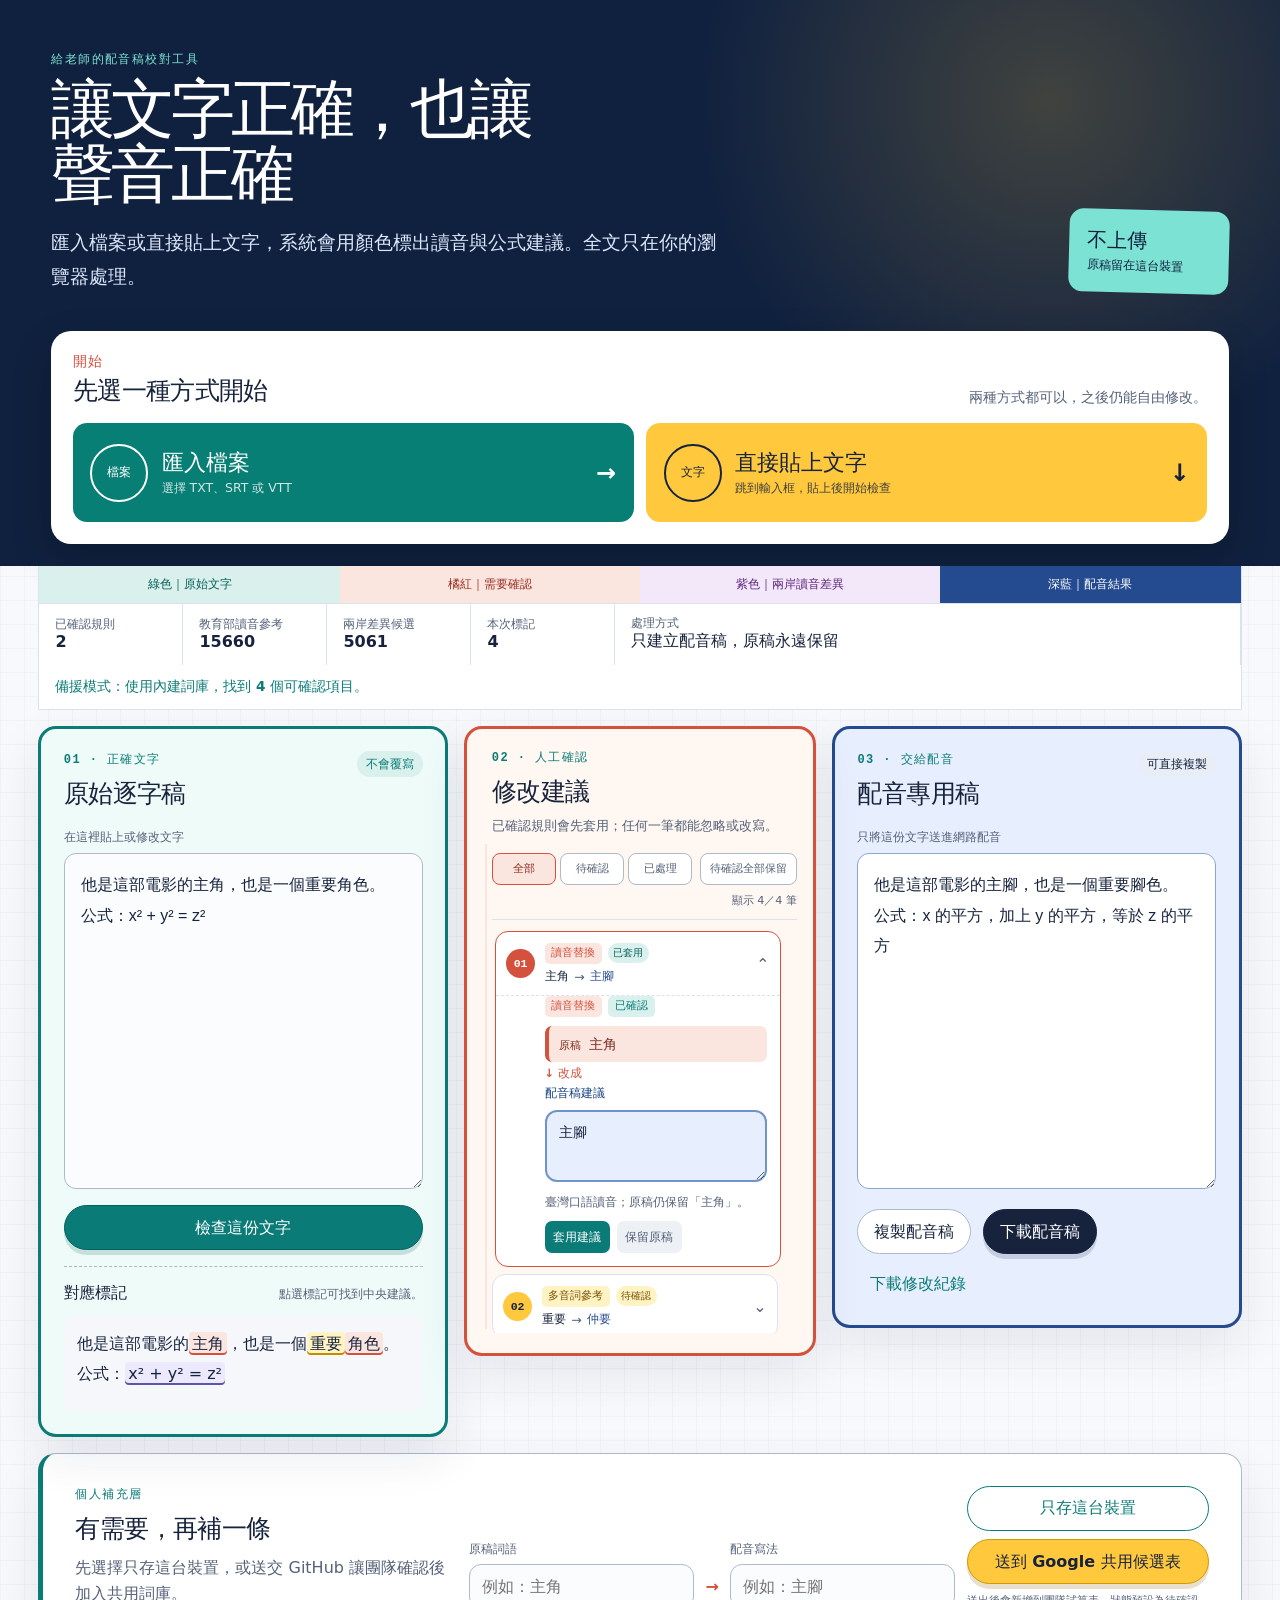
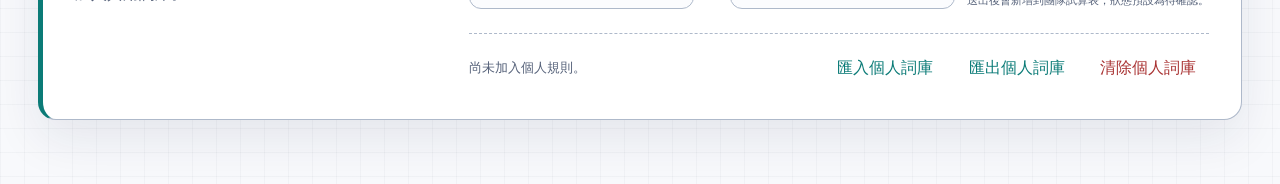
==== showcase/tts-pronunciation/index.html @ c6883193 "feat: add TTS pronunciation review workflow" ====
<!doctype html>
<html lang="zh-Hant">
  <head>
    <meta charset="utf-8">
    <meta name="viewport" content="width=device-width, initial-scale=1">
    <meta name="color-scheme" content="light">
    <title>配音稿校對台</title>
    <link rel="stylesheet" href="styles.css">
  </head>
  <body>
    <header class="masthead">
      <div class="masthead__top">
        <div class="masthead__copy">
          <p class="eyebrow">給老師的配音稿校對工具</p>
          <h1>讓文字正確，也讓聲音正確</h1>
          <p class="lede">匯入檔案或直接貼上文字，系統會用顏色標出讀音與公式建議。全文只在你的瀏覽器處理。</p>
        </div>
        <div class="privacy-stamp" aria-label="隱私說明">
          <strong>不上傳</strong>
          <span>原稿留在這台裝置</span>
        </div>
      </div>

      <section class="input-hub" aria-labelledby="inputHubTitle">
        <div class="input-hub__header">
          <div>
            <p class="input-hub__step">開始</p>
            <h2 id="inputHubTitle">先選一種方式開始</h2>
          </div>
          <p>兩種方式都可以，之後仍能自由修改。</p>
        </div>
        <div class="input-choice-grid">
          <button id="importChoice" class="input-choice input-choice--file" type="button">
            <span class="input-choice__badge" aria-hidden="true">檔案</span>
            <span class="input-choice__copy">
              <strong>匯入檔案</strong>
              <small>選擇 TXT、SRT 或 VTT</small>
            </span>
            <span class="input-choice__arrow" aria-hidden="true">→</span>
          </button>
          <button id="pasteChoice" class="input-choice input-choice--paste" type="button">
            <span class="input-choice__badge" aria-hidden="true">文字</span>
            <span class="input-choice__copy">
              <strong>直接貼上文字</strong>
              <small>跳到輸入框，貼上後開始檢查</small>
            </span>
            <span class="input-choice__arrow" aria-hidden="true">↓</span>
          </button>
        </div>
        <input id="fileInput" class="visually-hidden" type="file" accept=".txt,.srt,.vtt,text/plain">
      </section>
    </header>

    <main>
      <section class="status-strip" aria-label="檢查摘要">
        <div class="color-guide" aria-label="顏色說明">
          <span class="color-guide__item color-guide__item--source">綠色｜原始文字</span>
          <span class="color-guide__item color-guide__item--review">橘紅｜需要確認</span>
          <span class="color-guide__item color-guide__item--cross-strait">紫色｜兩岸讀音差異</span>
          <span class="color-guide__item color-guide__item--speech">深藍｜配音結果</span>
        </div>
        <div class="status-strip__item">
          <span class="status-strip__label">已確認規則</span>
          <strong id="confirmedCount">0</strong>
        </div>
        <div class="status-strip__item">
          <span class="status-strip__label">教育部讀音參考</span>
          <strong id="referenceCount">0</strong>
        </div>
        <div class="status-strip__item">
          <span class="status-strip__label">兩岸差異候選</span>
          <strong id="crossStraitCount">0</strong>
        </div>
        <div class="status-strip__item">
          <span class="status-strip__label">本次標記</span>
          <strong id="changeCount">0</strong>
        </div>
        <div class="status-strip__item status-strip__item--wide">
          <span class="status-strip__label">處理方式</span>
          <strong>只建立配音稿，原稿永遠保留</strong>
        </div>
        <p id="announcement" class="status-strip__message" aria-live="polite">正在載入已確認詞庫…</p>
      </section>

      <section class="proof-grid" aria-label="逐字稿校對工作區">
        <article class="panel panel--source">
          <header class="panel__header">
            <div>
              <p class="panel__kicker">01 · 正確文字</p>
              <h2>原始逐字稿</h2>
            </div>
            <span class="panel__tag">不會覆寫</span>
          </header>
          <label class="field-label" for="sourceText">在這裡貼上或修改文字</label>
          <textarea id="sourceText" spellcheck="false">他是這部電影的主角，也是一個重要角色。
公式：x² + y² = z²</textarea>
          <button id="analyzeButton" class="button button--check" type="button">檢查這份文字</button>
          <div class="preview-block">
            <div class="preview-block__header">
              <h3>對應標記</h3>
              <p>點選標記可找到中央建議。</p>
            </div>
            <div id="sourcePreview" class="source-preview" aria-label="原稿標記預覽"></div>
          </div>
        </article>

        <aside class="review-rail" aria-labelledby="reviewTitle">
          <header class="review-rail__header">
            <p class="panel__kicker">02 · 人工確認</p>
            <h2 id="reviewTitle">修改建議</h2>
            <p>已確認規則會先套用；任何一筆都能忽略或改寫。</p>
          </header>
          <div class="review-toolbar" aria-label="建議篩選與批次操作">
            <div class="review-toolbar__filters" role="group" aria-label="篩選建議">
              <button class="review-filter is-active" type="button" data-review-filter="all" aria-pressed="true">全部</button>
              <button class="review-filter" type="button" data-review-filter="pending" aria-pressed="false">待確認</button>
              <button class="review-filter" type="button" data-review-filter="handled" aria-pressed="false">已處理</button>
            </div>
            <button id="keepAllPendingButton" class="review-toolbar__keep" type="button">待確認全部保留</button>
            <p id="reviewVisibleCount" class="review-toolbar__count">顯示 0／0 筆</p>
          </div>
          <div id="reviewList" class="review-list"></div>
        </aside>

        <article class="panel panel--speech">
          <header class="panel__header">
            <div>
              <p class="panel__kicker">03 · 交給配音</p>
              <h2>配音專用稿</h2>
            </div>
            <span class="panel__tag panel__tag--speech">可直接複製</span>
          </header>
          <label class="field-label" for="speechText">只將這份文字送進網路配音</label>
          <textarea id="speechText" readonly spellcheck="false"></textarea>
          <div class="output-actions">
            <button id="copyButton" class="button button--quiet" type="button">複製配音稿</button>
            <button id="downloadButton" class="button button--primary" type="button">下載配音稿</button>
            <button id="downloadChangesButton" class="button button--text" type="button">下載修改紀錄</button>
          </div>
        </article>
      </section>

      <section class="rule-drawer" aria-labelledby="ruleTitle">
        <div class="rule-drawer__intro">
          <p class="panel__kicker">個人補充層</p>
          <h2 id="ruleTitle">有需要，再補一條</h2>
          <p>先選擇只存這台裝置，或送交 GitHub 讓團隊確認後加入共用詞庫。</p>
        </div>
        <form id="ruleForm" class="rule-form">
          <label>
            <span>原稿詞語</span>
            <input id="ruleOriginal" required placeholder="例如：主角">
          </label>
          <span class="rule-form__arrow" aria-hidden="true">→</span>
          <label>
            <span>配音寫法</span>
            <input id="ruleSpoken" required placeholder="例如：主腳">
          </label>
          <div class="rule-form__submit">
            <button class="button button--local-rule" type="submit">只存這台裝置</button>
            <button id="submitSharedRuleButton" class="button button--shared-rule" type="button">送交 GitHub 共用詞庫</button>
            <small id="sharedRuleHint">GitHub 會要求登入；送出後由團隊人工確認。</small>
          </div>
        </form>
        <div class="rule-tools">
          <p id="personalRuleSummary">尚未加入個人規則。</p>
          <div class="rule-tools__actions">
            <label class="button button--text" for="ruleFileInput">匯入個人詞庫</label>
            <input id="ruleFileInput" class="visually-hidden" type="file" accept="application/json,.json">
            <button id="exportRulesButton" class="button button--text" type="button">匯出個人詞庫</button>
            <button id="clearRulesButton" class="button button--danger-text" type="button">清除個人詞庫</button>
          </div>
        </div>
      </section>
    </main>

    <template id="emptyReviewTemplate">
      <div class="empty-review">
        <span aria-hidden="true">✓</span>
        <strong>目前沒有需要處理的項目</strong>
        <p>若仍聽見錯音，可在下方新增個人規則。</p>
      </div>
    </template>
    <iframe class="visually-hidden" name="sharedRuleSubmissionFrame" title="共用詞庫提交結果"></iframe>
    <script src="moe-heteronyms.js" defer></script>
    <script src="cross-strait-candidates.js" defer></script>
    <script src="app.js" defer></script>
  </body>
</html>
---- showcase/tts-pronunciation/styles.css ----
:root {
  --ink: #17233d;
  --ink-soft: #556179;
  --paper: #f8f9fc;
  --panel: #ffffff;
  --line: #dce2ec;
  --line-strong: #aeb9ca;
  --proof: #0b7b77;
  --proof-soft: #d9f0ed;
  --correction: #d4513d;
  --correction-soft: #fbe5df;
  --formula: #5d55a5;
  --formula-soft: #ebe9fb;
  --cross-strait: #7a3e9d;
  --cross-strait-soft: #f3e7fa;
  --sun: #ffc83d;
  --sun-soft: #fff3c4;
  --speech: #244a8f;
  --speech-soft: #e7efff;
  --danger: #a93333;
  --shadow: 0 18px 50px rgb(23 35 61 / 9%);
  --radius: 18px;
  font-family: "Microsoft JhengHei UI", "Noto Sans TC", system-ui, sans-serif;
  color: var(--ink);
  background: var(--paper);
  font-synthesis: none;
}

* {
  box-sizing: border-box;
}

html {
  min-inline-size: 0;
  background: var(--paper);
}

body {
  margin: 0;
  min-inline-size: 0;
  min-block-size: 100vh;
  background:
    linear-gradient(rgb(23 35 61 / 3%) 1px, transparent 1px),
    linear-gradient(90deg, rgb(23 35 61 / 3%) 1px, transparent 1px),
    var(--paper);
  background-size: 24px 24px;
  word-break: normal;
}

button,
input,
textarea {
  font: inherit;
}

button,
label[for] {
  -webkit-tap-highlight-color: transparent;
}

button:focus-visible,
input:focus-visible,
textarea:focus-visible,
label[for]:focus-within {
  outline: 3px solid rgb(11 123 119 / 30%);
  outline-offset: 3px;
}

.masthead {
  padding: clamp(1.6rem, 4vw, 3.6rem) clamp(0.85rem, 4vw, 4rem) 1.4rem;
  color: white;
  background:
    radial-gradient(circle at 82% 18%, rgb(255 200 61 / 20%), transparent 22rem),
    #10213f;
}

.masthead__copy,
.masthead__top > *,
.input-hub > *,
.input-choice-grid > *,
.proof-grid > *,
.panel__header > *,
.rule-drawer > * {
  min-inline-size: 0;
}

.masthead__copy {
  max-inline-size: 58rem;
}

.masthead__top {
  display: flex;
  align-items: end;
  justify-content: space-between;
  gap: 2rem;
}

.eyebrow,
.panel__kicker {
  margin: 0 0 0.55rem;
  color: var(--proof);
  font-family: "Cascadia Mono", "Noto Sans Mono", monospace;
  font-size: 0.75rem;
  font-weight: 700;
  letter-spacing: 0.12em;
  text-transform: uppercase;
}

.masthead .eyebrow {
  color: #7ce2d4;
}

h1,
h2,
h3,
p {
  overflow-wrap: break-word;
}

h1 {
  margin: 0;
  max-inline-size: 14ch;
  font-family: "Microsoft JhengHei", "Noto Sans TC", sans-serif;
  font-size: clamp(2.25rem, 5vw, 5rem);
  font-weight: 900;
  letter-spacing: -0.065em;
  line-height: 1.02;
}

h2,
h3 {
  margin: 0;
  letter-spacing: -0.025em;
}

h2 {
  font-size: clamp(1.2rem, 2vw, 1.55rem);
}

h3 {
  font-size: 1rem;
}

.lede {
  margin: 1.15rem 0 0;
  max-inline-size: 42rem;
  color: var(--ink-soft);
  font-size: clamp(1rem, 1.5vw, 1.2rem);
  line-height: 1.75;
}

.masthead .lede {
  color: #dbe6fa;
}

.privacy-stamp {
  display: grid;
  flex: 0 0 10rem;
  gap: 0.2rem;
  padding: 1rem;
  border: 2px solid #7ce2d4;
  border-radius: 14px;
  color: #10213f;
  background: #7ce2d4;
  transform: rotate(1.5deg);
}

.privacy-stamp strong {
  font-size: 1.25rem;
}

.privacy-stamp span {
  font-size: 0.76rem;
  font-weight: 700;
}

.input-hub {
  margin-block-start: clamp(1.5rem, 3vw, 2.5rem);
  padding: clamp(1rem, 2vw, 1.35rem);
  border-radius: 20px;
  color: var(--ink);
  background: white;
  box-shadow: 0 16px 40px rgb(0 0 0 / 20%);
}

.input-hub__header {
  display: flex;
  align-items: end;
  justify-content: space-between;
  gap: 1rem;
  margin-block-end: 1rem;
}

.input-hub__header p {
  margin: 0;
  color: var(--ink-soft);
  font-size: 0.85rem;
}

.input-hub__step {
  margin-block-end: 0.2rem !important;
  color: var(--correction) !important;
  font-family: "Cascadia Mono", monospace;
  font-weight: 900;
  letter-spacing: 0.1em;
}

.input-choice-grid {
  display: grid;
  grid-template-columns: repeat(2, minmax(0, 1fr));
  gap: 0.8rem;
}

.input-choice {
  display: grid;
  grid-template-columns: auto minmax(0, 1fr) auto;
  align-items: center;
  gap: 0.85rem;
  min-inline-size: 0;
  min-block-size: 6.2rem;
  padding: 1rem 1.1rem;
  border: 0;
  border-radius: 14px;
  color: var(--ink);
  cursor: pointer;
  text-align: start;
  transition: transform 150ms ease, box-shadow 150ms ease;
}

.input-choice:hover {
  transform: translateY(-2px);
  box-shadow: 0 8px 0 rgb(16 33 63 / 15%);
}

.input-choice--file {
  color: white;
  background: #087f75;
}

.input-choice--paste {
  background: var(--sun);
}

.input-choice__badge {
  display: grid;
  place-items: center;
  inline-size: 3.6rem;
  block-size: 3.6rem;
  border: 2px solid currentColor;
  border-radius: 50%;
  font-size: 0.72rem;
  font-weight: 900;
}

.input-choice__copy {
  display: grid;
  min-inline-size: 0;
  gap: 0.2rem;
}

.input-choice__copy strong {
  font-size: clamp(1.05rem, 2vw, 1.35rem);
}

.input-choice__copy small {
  opacity: 0.82;
  font-size: 0.78rem;
}

.input-choice__arrow {
  font-size: 1.5rem;
  font-weight: 900;
}

.masthead__actions,
.output-actions,
.rule-tools__actions {
  display: flex;
  flex-wrap: wrap;
  gap: 0.7rem;
}

.button {
  display: inline-flex;
  align-items: center;
  justify-content: center;
  min-block-size: 2.8rem;
  padding: 0.7rem 1rem;
  border: 1px solid transparent;
  border-radius: 999px;
  cursor: pointer;
  font-weight: 750;
  line-height: 1;
  text-decoration: none;
  transition: transform 150ms ease, box-shadow 150ms ease, background 150ms ease;
}

.button:hover {
  transform: translateY(-1px);
}

.button--primary {
  border-color: var(--ink);
  color: white;
  background: var(--ink);
  box-shadow: 0 5px 0 rgb(23 35 61 / 16%);
}

.button--quiet {
  border-color: var(--line-strong);
  color: var(--ink);
  background: white;
}

.button--text,
.button--danger-text {
  min-block-size: 2.3rem;
  padding: 0.45rem 0.7rem;
  background: transparent;
}

.button--text {
  color: var(--proof);
}

.button--danger-text {
  color: var(--danger);
}

.button--local-rule {
  border-color: var(--proof);
  color: var(--proof);
  background: white;
}

.button--shared-rule {
  border-color: #d09a00;
  color: var(--ink);
  background: var(--sun);
  box-shadow: 0 5px 0 rgb(142 101 0 / 20%);
}

main {
  padding: 0 clamp(0.75rem, 3vw, 3rem) 4rem;
}

.status-strip {
  display: flex;
  flex-wrap: wrap;
  align-items: stretch;
  gap: 0;
  margin-block-end: 1rem;
  border-inline: 1px solid var(--line);
  border-block-end: 1px solid var(--line);
  background: var(--panel);
}

.color-guide {
  display: flex;
  flex: 1 1 100%;
  border-block-end: 1px solid var(--line);
}

.color-guide__item {
  flex: 1 1 0;
  padding: 0.6rem 1rem;
  font-size: 0.76rem;
  font-weight: 900;
  text-align: center;
}

.color-guide__item--source {
  color: #055f59;
  background: var(--proof-soft);
}

.color-guide__item--review {
  color: #9a2f20;
  background: var(--correction-soft);
}

.color-guide__item--cross-strait {
  color: #5c257b;
  background: var(--cross-strait-soft);
}

.color-guide__item--speech {
  color: white;
  background: var(--speech);
}

.status-strip__item {
  display: flex;
  flex: 0 0 auto;
  flex-direction: column;
  justify-content: center;
  min-inline-size: 9rem;
  padding: 0.8rem 1rem;
  border-inline-end: 1px solid var(--line);
}

.status-strip__item--wide {
  flex: 1 1 18rem;
}

.status-strip__label {
  color: var(--ink-soft);
  font-size: 0.72rem;
}

.status-strip__message {
  align-self: center;
  margin: 0;
  padding: 0.8rem 1rem;
  color: var(--proof);
  font-size: 0.85rem;
  font-weight: 700;
}

.proof-grid {
  display: grid;
  grid-template-columns: minmax(0, 1fr) minmax(17rem, 22rem) minmax(0, 1fr);
  align-items: start;
  gap: 1rem;
}

.panel,
.review-rail,
.rule-drawer {
  border: 1px solid var(--line-strong);
  border-radius: var(--radius);
  background: var(--panel);
  box-shadow: var(--shadow);
}

.panel {
  padding: clamp(1rem, 2vw, 1.4rem);
}

.panel--source {
  border: 3px solid var(--proof);
  background: #effbf9;
}

.panel--speech {
  border: 3px solid var(--speech);
  background: var(--speech-soft);
}

.panel__header {
  display: flex;
  align-items: start;
  justify-content: space-between;
  gap: 1rem;
  margin-block-end: 1.2rem;
}

.panel__tag {
  flex: 0 0 auto;
  padding: 0.35rem 0.55rem;
  border-radius: 999px;
  color: var(--proof);
  background: var(--proof-soft);
  font-size: 0.72rem;
  font-weight: 800;
}

.panel__tag--speech {
  color: var(--ink);
  background: #e8edf6;
}

.field-label {
  display: block;
  margin-block-end: 0.45rem;
  color: var(--ink-soft);
  font-size: 0.78rem;
  font-weight: 700;
}

textarea,
input {
  inline-size: 100%;
  border: 1px solid var(--line-strong);
  border-radius: 12px;
  color: var(--ink);
  background: #fbfcfe;
}

textarea {
  min-block-size: 21rem;
  resize: vertical;
  padding: 1rem;
  font-family: "Microsoft JhengHei UI", "Noto Sans TC", sans-serif;
  font-size: 1rem;
  line-height: 1.9;
}

#speechText {
  border-color: #8ba5d5;
  background: white;
}

.button--check {
  inline-size: 100%;
  margin-block-start: 0.75rem;
  border-color: #055f59;
  color: white;
  background: var(--proof);
  box-shadow: 0 5px 0 rgb(5 95 89 / 18%);
}

input {
  min-block-size: 2.8rem;
  padding: 0.65rem 0.75rem;
}

.preview-block {
  margin-block-start: 1rem;
  padding-block-start: 1rem;
  border-block-start: 1px dashed var(--line-strong);
}

.preview-block__header {
  display: flex;
  align-items: baseline;
  justify-content: space-between;
  gap: 1rem;
  margin-block-end: 0.7rem;
}

.preview-block__header p {
  margin: 0;
  color: var(--ink-soft);
  font-size: 0.75rem;
}

.source-preview {
  min-block-size: 6rem;
  padding: 0.85rem;
  border-radius: 10px;
  background: #f5f7fb;
  line-height: 1.9;
  white-space: pre-wrap;
}

.source-preview mark {
  position: relative;
  padding: 0.12rem 0.18rem;
  border-radius: 4px;
  color: inherit;
  background: var(--correction-soft);
  box-shadow: inset 0 -2px 0 var(--correction);
  cursor: pointer;
}

.source-preview mark[data-type="formula"] {
  background: var(--formula-soft);
  box-shadow: inset 0 -2px 0 var(--formula);
}

.source-preview mark[data-type="reference"] {
  background: var(--sun-soft);
  box-shadow: inset 0 -2px 0 #c58b00;
}

.source-preview mark[data-type="cross-strait"] {
  background: var(--cross-strait-soft);
  box-shadow: inset 0 -2px 0 var(--cross-strait);
}

.source-preview mark[data-status="ignored"] {
  opacity: 0.48;
  background: #e6e9ef;
  box-shadow: inset 0 -2px 0 var(--line-strong);
}

.review-rail {
  position: sticky;
  top: 1rem;
  display: flex;
  flex-direction: column;
  max-block-size: min(70vh, 52rem);
  overflow: hidden;
  padding: 1.25rem 1rem 1.25rem 1.55rem;
  border: 3px solid var(--correction);
  background: #fff7f1;
}

.review-rail::before {
  position: absolute;
  inset-block: 7.2rem 1.5rem;
  inset-inline-start: 1.13rem;
  inline-size: 2px;
  background: var(--correction-soft);
  content: "";
}

.review-rail__header {
  flex: 0 0 auto;
  margin-block-end: 1rem;
}

.review-rail__header p:last-child {
  margin: 0.55rem 0 0;
  color: var(--ink-soft);
  font-size: 0.82rem;
  line-height: 1.55;
}

.review-toolbar {
  display: grid;
  grid-template-columns: minmax(0, 1fr) auto;
  gap: 0.5rem;
  flex: 0 0 auto;
  margin-block-end: 0.7rem;
  padding-block-end: 0.7rem;
  border-block-end: 1px solid var(--line);
  background: #fff7f1;
}

.review-toolbar__filters {
  display: flex;
  min-inline-size: 0;
  gap: 0.25rem;
}

.review-filter,
.review-toolbar__keep {
  min-block-size: 2rem;
  border: 1px solid var(--line-strong);
  border-radius: 8px;
  color: var(--ink-soft);
  background: white;
  cursor: pointer;
  font-size: 0.7rem;
  font-weight: 800;
}

.review-filter {
  flex: 1 1 0;
  padding-inline: 0.4rem;
}

.review-filter.is-active {
  border-color: var(--correction);
  color: #8d2e20;
  background: var(--correction-soft);
}

.review-toolbar__keep {
  padding-inline: 0.55rem;
}

.review-toolbar__count {
  grid-column: 1 / -1;
  margin: 0;
  color: var(--ink-soft);
  font-size: 0.7rem;
  text-align: end;
}

.review-list {
  display: grid;
  min-block-size: 0;
  overflow-y: auto;
  overscroll-behavior: contain;
  gap: 0.45rem;
  padding-inline-end: 0.25rem;
  scrollbar-gutter: stable;
}

.review-card {
  position: relative;
  display: block;
  padding: 0;
  border: 1px solid var(--line);
  border-radius: 13px;
  background: white;
  transition: border-color 150ms ease, transform 150ms ease;
}

.review-card:target,
.review-card.is-focused,
.review-card[open] {
  border-color: var(--correction);
  transform: translateX(3px);
}

.review-card[data-status="ignored"] {
  opacity: 0.7;
}

.review-card__summary {
  display: grid;
  grid-template-columns: 1.8rem minmax(0, 1fr) auto;
  align-items: center;
  gap: 0.6rem;
  min-inline-size: 0;
  padding: 0.65rem;
  cursor: pointer;
  list-style: none;
}

.review-card__summary::-webkit-details-marker {
  display: none;
}

.review-card__compact {
  display: grid;
  min-inline-size: 0;
  gap: 0.25rem;
}

.review-card__compact-meta,
.review-card__compact-change {
  display: flex;
  min-inline-size: 0;
  align-items: center;
  gap: 0.35rem;
}

.review-card__compact-change {
  color: var(--ink-soft);
  font-size: 0.78rem;
  overflow-wrap: anywhere;
}

.review-card__compact-change strong {
  color: var(--ink);
}

.review-card__compact-spoken {
  min-inline-size: 0;
  color: var(--speech);
}

.review-card__status {
  padding: 0.18rem 0.36rem;
  border-radius: 999px;
  color: #785300;
  background: var(--sun-soft);
  font-size: 0.62rem;
  font-weight: 800;
}

.review-card[data-status="accepted"] .review-card__status {
  color: #055f59;
  background: var(--proof-soft);
}

.review-card[data-status="ignored"] .review-card__status {
  color: var(--ink-soft);
  background: #edf0f5;
}

.review-card__chevron {
  color: var(--ink-soft);
  transition: transform 150ms ease;
}

.review-card[open] .review-card__chevron {
  transform: rotate(180deg);
}

.review-card__number {
  display: grid;
  place-items: center;
  inline-size: 1.8rem;
  block-size: 1.8rem;
  border-radius: 50%;
  color: white;
  background: var(--correction);
  font-family: "Cascadia Mono", monospace;
  font-size: 0.72rem;
  font-weight: 800;
}

.review-card[data-type="formula"] .review-card__number {
  background: var(--formula);
}

.review-card[data-type="reference"] .review-card__number {
  color: var(--ink);
  background: var(--sun);
}

.review-card[data-type="cross-strait"] .review-card__number {
  background: var(--cross-strait);
}

.review-card__body {
  min-inline-size: 0;
  padding: 0 0.8rem 0.8rem 3.05rem;
  border-block-start: 1px dashed var(--line);
}

.review-card__meta,
.review-card__actions {
  display: flex;
  flex-wrap: wrap;
  align-items: center;
  gap: 0.4rem;
}

.review-card__meta {
  margin-block-end: 0.55rem;
}

.review-card__kind,
.review-card__verified,
.review-card__reference,
.review-card__cross-strait {
  padding: 0.22rem 0.42rem;
  border-radius: 5px;
  font-size: 0.66rem;
  font-weight: 800;
}

.review-card__kind {
  color: var(--correction);
  background: var(--correction-soft);
}

.review-card[data-type="formula"] .review-card__kind {
  color: var(--formula);
  background: var(--formula-soft);
}

.review-card[data-type="reference"] .review-card__kind,
.review-card__reference {
  color: #785300;
  background: var(--sun-soft);
}

.review-card[data-type="cross-strait"] .review-card__kind,
.review-card__cross-strait {
  color: #5c257b;
  background: var(--cross-strait-soft);
}

.review-card__verified {
  color: var(--proof);
  background: var(--proof-soft);
}

.pronunciation-comparison {
  display: grid;
  grid-template-columns: repeat(auto-fit, minmax(min(100%, 9rem), 1fr));
  gap: 0.45rem;
  margin-block-end: 0.55rem;
}

.pronunciation-comparison__item {
  display: grid;
  min-inline-size: 0;
  gap: 0.18rem;
  padding: 0.55rem 0.65rem;
  border: 1px solid var(--line);
  border-radius: 8px;
  background: #fff;
}

.pronunciation-comparison__item span {
  color: var(--ink-soft);
  font-size: 0.66rem;
  font-weight: 800;
}

.pronunciation-comparison__item strong {
  min-inline-size: 0;
  font-size: 0.82rem;
  overflow-wrap: anywhere;
}

.pronunciation-comparison__item--taiwan {
  border-color: var(--proof);
  background: var(--proof-soft);
}

.pronunciation-comparison__item--mainland {
  border-color: var(--cross-strait);
  background: var(--cross-strait-soft);
}

.review-card__original {
  display: flex;
  align-items: baseline;
  gap: 0.5rem;
  margin: 0;
  padding: 0.55rem 0.65rem;
  border-inline-start: 4px solid var(--correction);
  border-radius: 7px;
  color: #7d2c20;
  background: var(--correction-soft);
  font-size: 0.8rem;
  overflow-wrap: anywhere;
}

.review-card__original span {
  flex: 0 0 auto;
  font-size: 0.68rem;
  font-weight: 900;
}

.review-card__original strong {
  min-inline-size: 0;
  font-size: 0.9rem;
}

.review-card__arrow {
  display: block;
  margin: 0.25rem 0;
  color: var(--correction);
  font-size: 0.72rem;
  font-weight: 900;
}

.review-card__spoken-label {
  color: #17427f;
  font-weight: 900;
}

.review-card__input {
  min-block-size: 4.5rem;
  margin-block-end: 0.55rem;
  padding: 0.65rem 0.75rem;
  font-size: 0.88rem;
  line-height: 1.5;
  border: 2px solid #7093cc;
  background: var(--speech-soft);
}

.review-card__note {
  margin: 0 0 0.65rem;
  color: var(--ink-soft);
  font-size: 0.72rem;
  line-height: 1.45;
}

.review-card__actions button {
  min-block-size: 2rem;
  padding: 0.4rem 0.55rem;
  border: 0;
  border-radius: 7px;
  cursor: pointer;
  font-size: 0.72rem;
  font-weight: 800;
}

.review-card__accept {
  color: white;
  background: var(--proof);
}

.review-card__ignore {
  color: var(--ink-soft);
  background: #edf0f5;
}

.empty-review {
  display: grid;
  justify-items: center;
  gap: 0.5rem;
  padding: 2rem 1rem;
  color: var(--ink-soft);
  text-align: center;
}

.empty-review > span {
  display: grid;
  place-items: center;
  inline-size: 3rem;
  block-size: 3rem;
  border-radius: 50%;
  color: var(--proof);
  background: var(--proof-soft);
  font-size: 1.4rem;
}

.empty-review p {
  margin: 0;
  font-size: 0.8rem;
}

.output-actions {
  margin-block-start: 1rem;
}

.rule-drawer {
  display: grid;
  grid-template-columns: minmax(13rem, 0.75fr) minmax(0, 1.5fr);
  gap: 1.5rem;
  margin-block-start: 1rem;
  padding: clamp(1.1rem, 3vw, 2rem);
  border-inline-start: 5px solid var(--proof);
}

.rule-drawer__intro p:last-child {
  margin: 0.65rem 0 0;
  max-inline-size: 36rem;
  color: var(--ink-soft);
  line-height: 1.65;
}

.rule-form {
  display: grid;
  grid-template-columns: minmax(0, 1fr) auto minmax(0, 1fr) minmax(12rem, auto);
  align-items: end;
  gap: 0.7rem;
}

.rule-form__submit {
  display: grid;
  gap: 0.55rem;
  min-inline-size: 0;
}

.rule-form__submit small {
  max-inline-size: 18rem;
  color: var(--ink-soft);
  font-size: 0.68rem;
  line-height: 1.45;
}

.rule-form label {
  min-inline-size: 0;
}

.rule-form label > span {
  display: block;
  margin-block-end: 0.35rem;
  color: var(--ink-soft);
  font-size: 0.75rem;
  font-weight: 700;
}

.rule-form__arrow {
  align-self: end;
  padding-block: 0.8rem;
  color: var(--correction);
  font-weight: 900;
}

.rule-tools {
  grid-column: 2;
  display: flex;
  align-items: center;
  justify-content: space-between;
  gap: 1rem;
  padding-block-start: 1rem;
  border-block-start: 1px dashed var(--line-strong);
}

.rule-tools p {
  margin: 0;
  color: var(--ink-soft);
  font-size: 0.8rem;
}

.visually-hidden {
  position: absolute;
  inline-size: 1px;
  block-size: 1px;
  padding: 0;
  margin: -1px;
  overflow: hidden;
  clip: rect(0, 0, 0, 0);
  white-space: nowrap;
  border: 0;
}

@media (max-width: 1120px) {
  .proof-grid {
    grid-template-columns: minmax(0, 1fr) minmax(0, 1fr);
  }

  .review-rail {
    grid-column: 1 / -1;
    grid-row: 2;
    position: relative;
    top: auto;
    max-block-size: 70vh;
  }

  .panel--speech {
    grid-column: 2;
    grid-row: 1;
  }

  .review-rail::before {
    display: none;
  }

  .rule-drawer {
    grid-template-columns: minmax(0, 1fr);
  }

  .rule-tools {
    grid-column: 1;
  }
}

@media (max-width: 760px) {
  .masthead__top,
  .input-hub__header {
    align-items: stretch;
    flex-direction: column;
  }

  .privacy-stamp {
    align-self: start;
    flex-basis: auto;
    transform: none;
  }

  .input-choice-grid {
    grid-template-columns: minmax(0, 1fr);
  }

  main {
    padding-inline: 0.65rem;
  }

  .status-strip {
    flex-wrap: wrap;
  }

  .status-strip__item {
    flex: 1 1 50%;
    min-inline-size: 0;
  }

  .status-strip__item--wide,
  .status-strip__message {
    flex: 1 1 100%;
  }

  .proof-grid,
  .rule-drawer {
    grid-template-columns: minmax(0, 1fr);
  }

  .review-rail,
  .panel--speech,
  .rule-tools {
    grid-column: 1;
    grid-row: auto;
  }

  .review-rail {
    order: 2;
    max-block-size: 65vh;
  }

  .panel--source {
    order: 1;
  }

  .panel--speech {
    order: 3;
  }

  .rule-form {
    grid-template-columns: minmax(0, 1fr);
  }

  .rule-form__arrow {
    display: none;
  }

  .rule-tools {
    align-items: stretch;
    flex-direction: column;
  }

  .rule-tools__actions .button {
    flex: 1 1 9rem;
  }
}

@media (max-width: 390px) {
  h1 {
    font-size: 2.15rem;
  }

  .masthead {
    padding-inline: 0.85rem;
  }

  .status-strip__item {
    flex-basis: 100%;
  }

  .color-guide {
    flex-direction: column;
  }

  .input-choice {
    grid-template-columns: auto minmax(0, 1fr);
  }

  .input-choice__arrow {
    display: none;
  }

  .panel,
  .review-rail,
  .rule-drawer {
    border-radius: 13px;
  }

  .preview-block__header,
  .panel__header {
    align-items: start;
    flex-direction: column;
  }

  textarea {
    min-block-size: 17rem;
  }

  .review-toolbar {
    grid-template-columns: minmax(0, 1fr);
  }

  .review-toolbar__keep,
  .review-toolbar__count {
    grid-column: 1;
  }

  .review-card__body {
    padding-inline-start: 0.8rem;
  }
}

@media (prefers-reduced-motion: reduce) {
  *,
  *::before,
  *::after {
    scroll-behavior: auto !important;
    transition-duration: 0.01ms !important;
  }
}
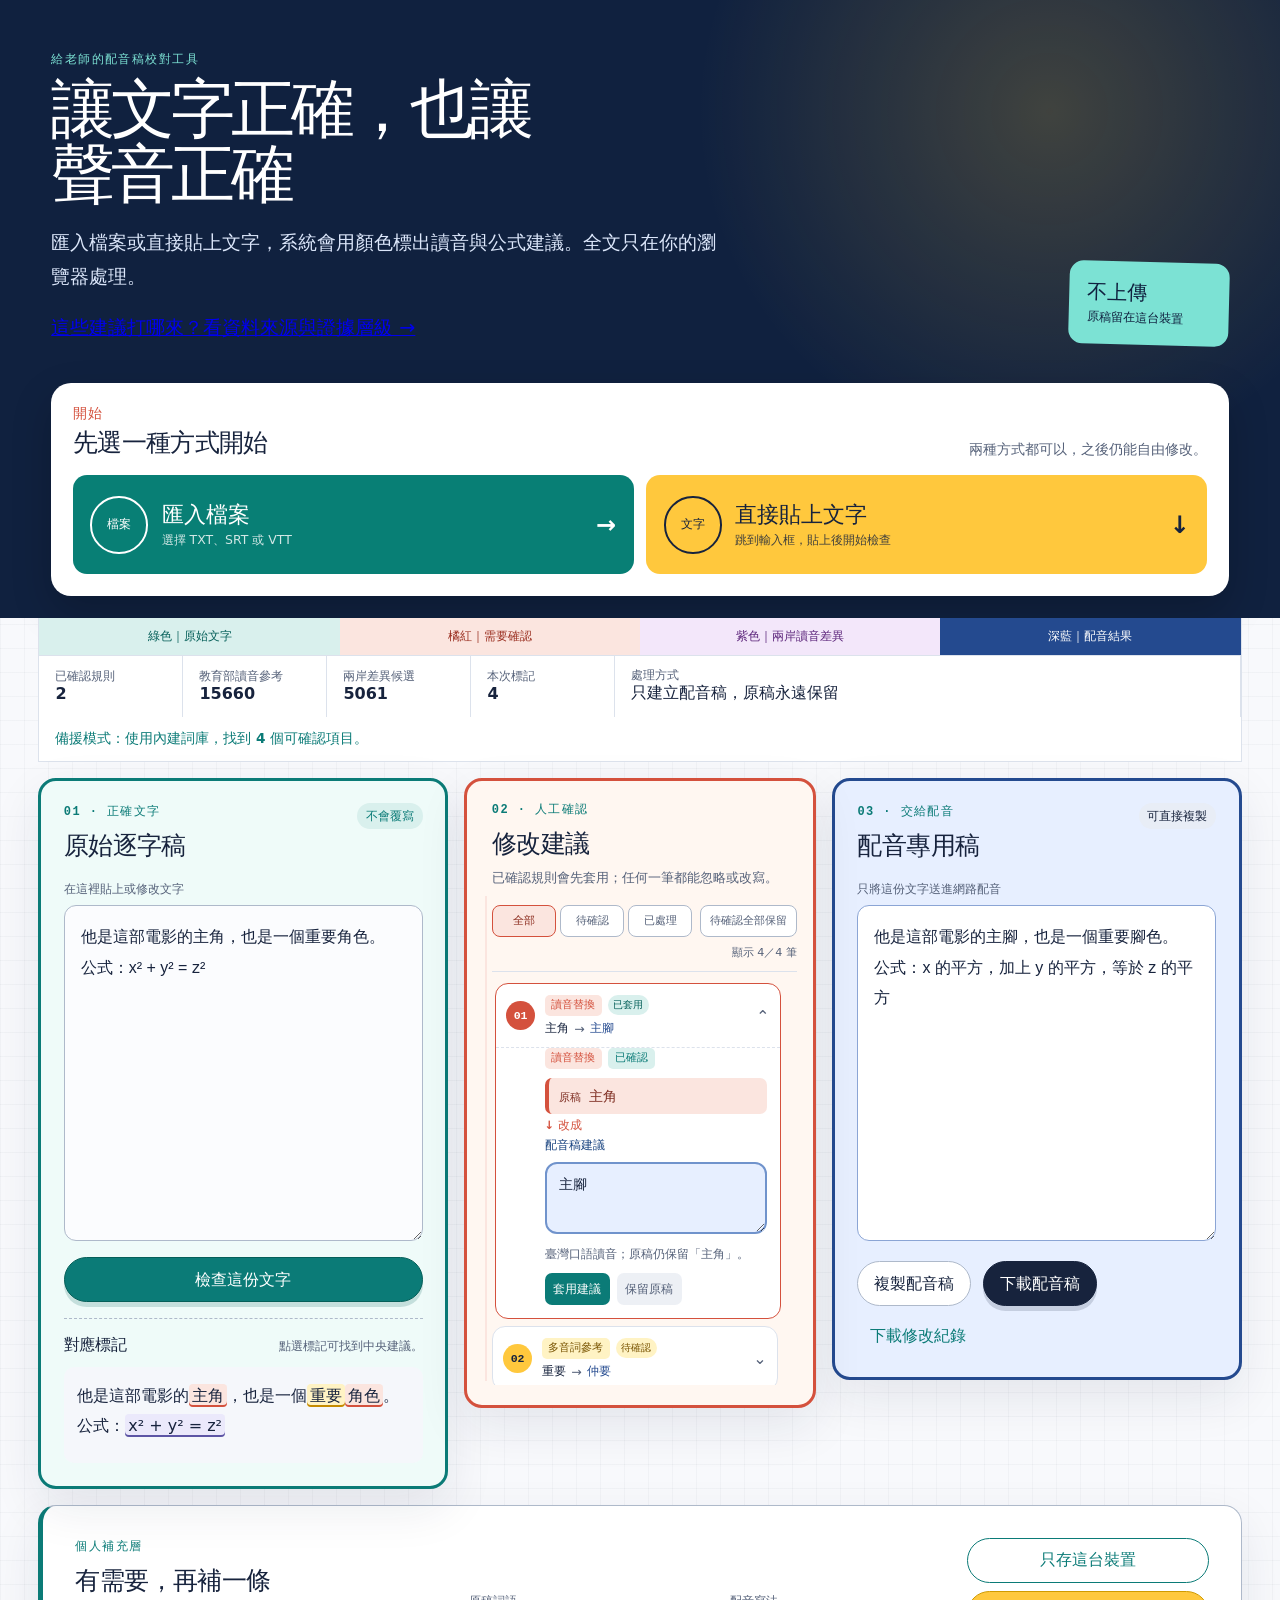
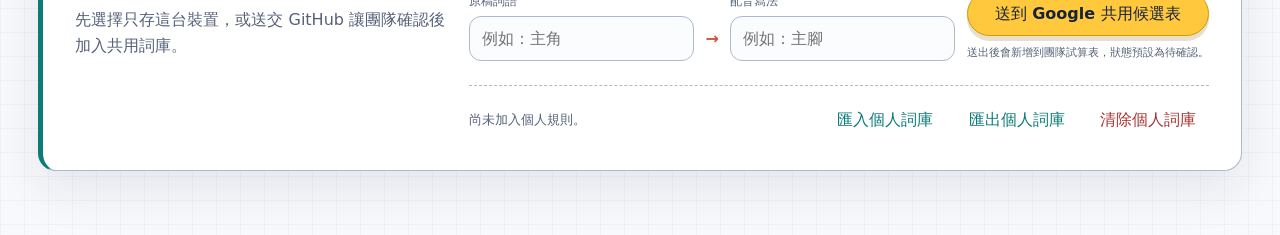
==== commit 19a78411: "feat: 新增配音讀音資料來源說明頁 老師在工具頁看到的每一條讀音建議，現在都能點進來看出處、 證據層級與授權限制，不必翻 repo 裡的 markdown。  - 新增 showcase/tts-" ====
--- a/showcase/tts-pronunciation/index.html
+++ b/showcase/tts-pronunciation/index.html
@@ -14,6 +14,7 @@
           <p class="eyebrow">給老師的配音稿校對工具</p>
           <h1>讓文字正確，也讓聲音正確</h1>
           <p class="lede">匯入檔案或直接貼上文字，系統會用顏色標出讀音與公式建議。全文只在你的瀏覽器處理。</p>
+          <p class="lede"><a href="sources.html">這些建議打哪來？看資料來源與證據層級 →</a></p>
         </div>
         <div class="privacy-stamp" aria-label="隱私說明">
           <strong>不上傳</strong>
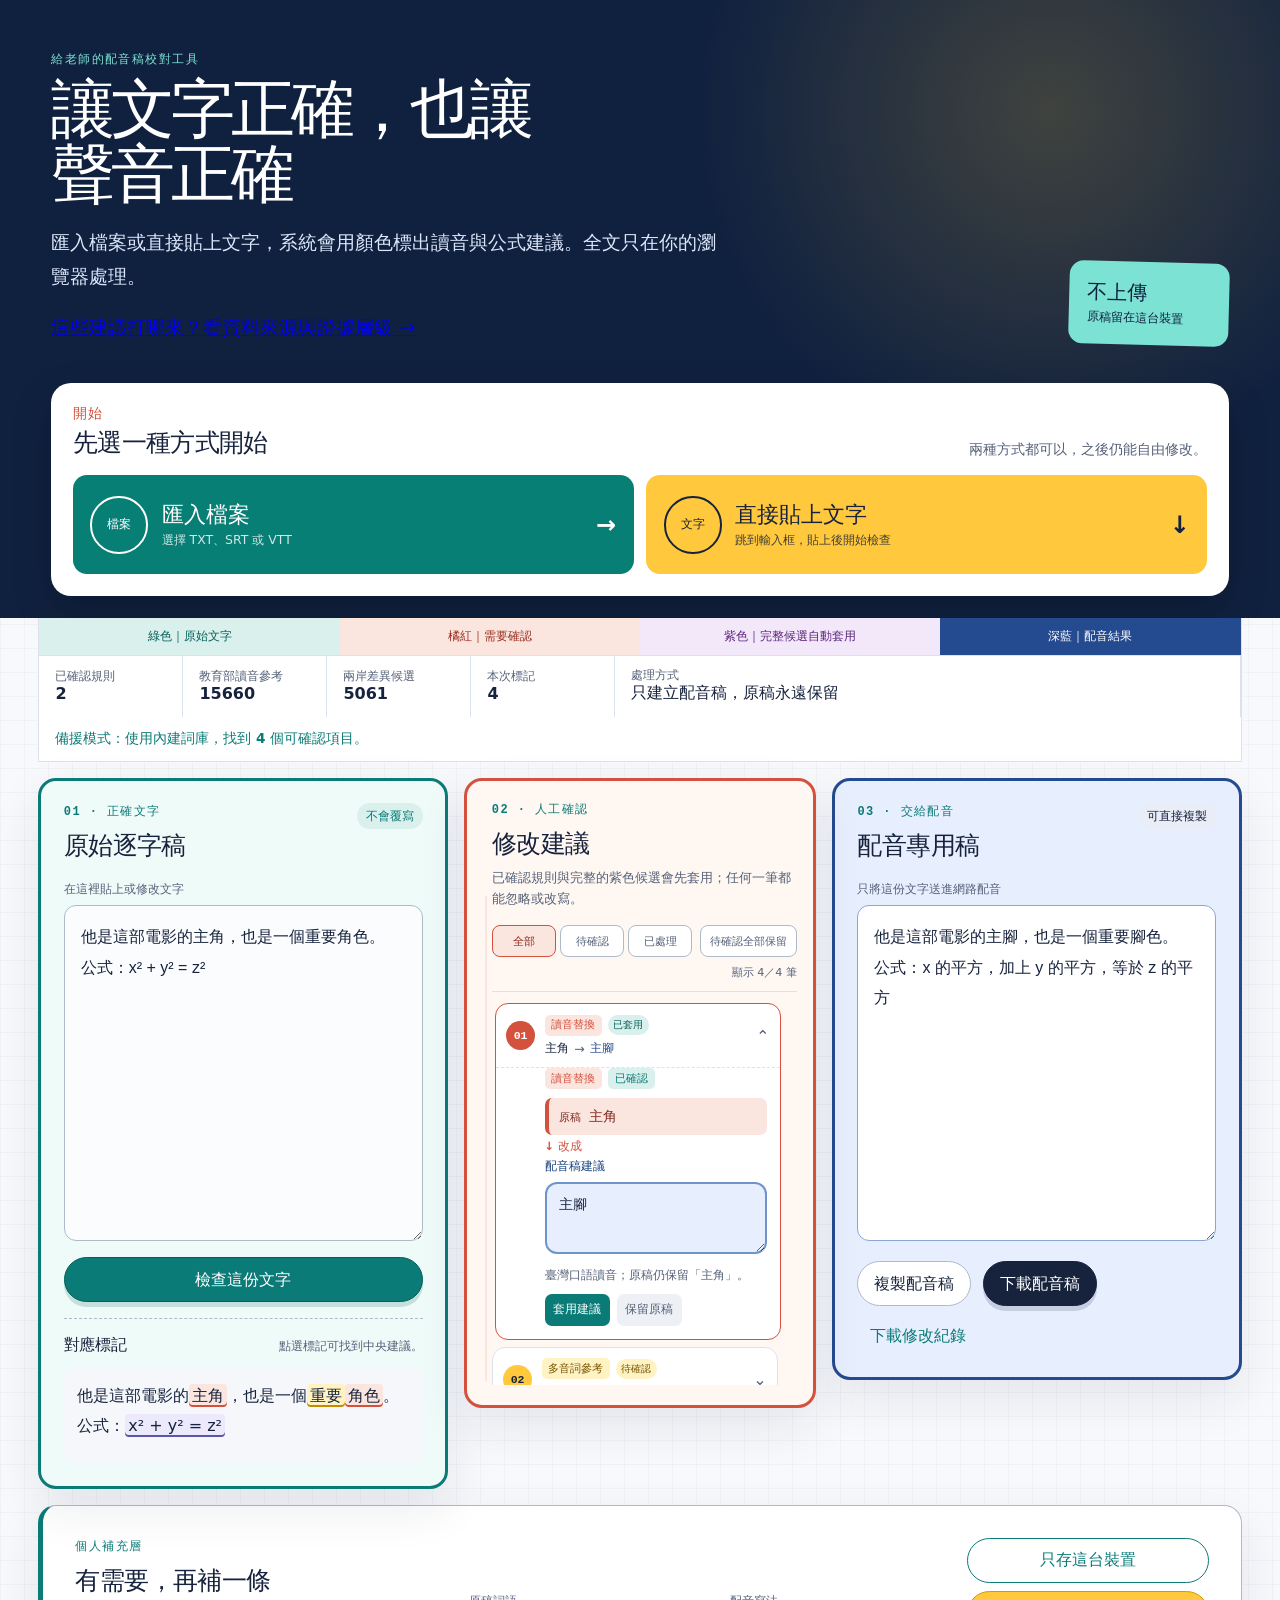
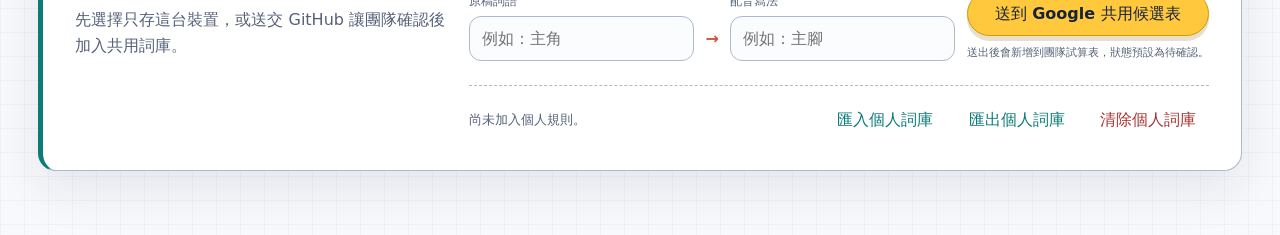
==== commit 3163c0f4: "feat(tts): auto-apply complete cross-strait candidates" ====
--- a/showcase/tts-pronunciation/index.html
+++ b/showcase/tts-pronunciation/index.html
@@ -57,7 +57,7 @@
         <div class="color-guide" aria-label="顏色說明">
           <span class="color-guide__item color-guide__item--source">綠色｜原始文字</span>
           <span class="color-guide__item color-guide__item--review">橘紅｜需要確認</span>
-          <span class="color-guide__item color-guide__item--cross-strait">紫色｜兩岸讀音差異</span>
+          <span class="color-guide__item color-guide__item--cross-strait">紫色｜完整候選自動套用</span>
           <span class="color-guide__item color-guide__item--speech">深藍｜配音結果</span>
         </div>
         <div class="status-strip__item">
@@ -109,7 +109,7 @@
           <header class="review-rail__header">
             <p class="panel__kicker">02 · 人工確認</p>
             <h2 id="reviewTitle">修改建議</h2>
-            <p>已確認規則會先套用；任何一筆都能忽略或改寫。</p>
+            <p>已確認規則與完整的紫色候選會先套用；任何一筆都能忽略或改寫。</p>
           </header>
           <div class="review-toolbar" aria-label="建議篩選與批次操作">
             <div class="review-toolbar__filters" role="group" aria-label="篩選建議">
